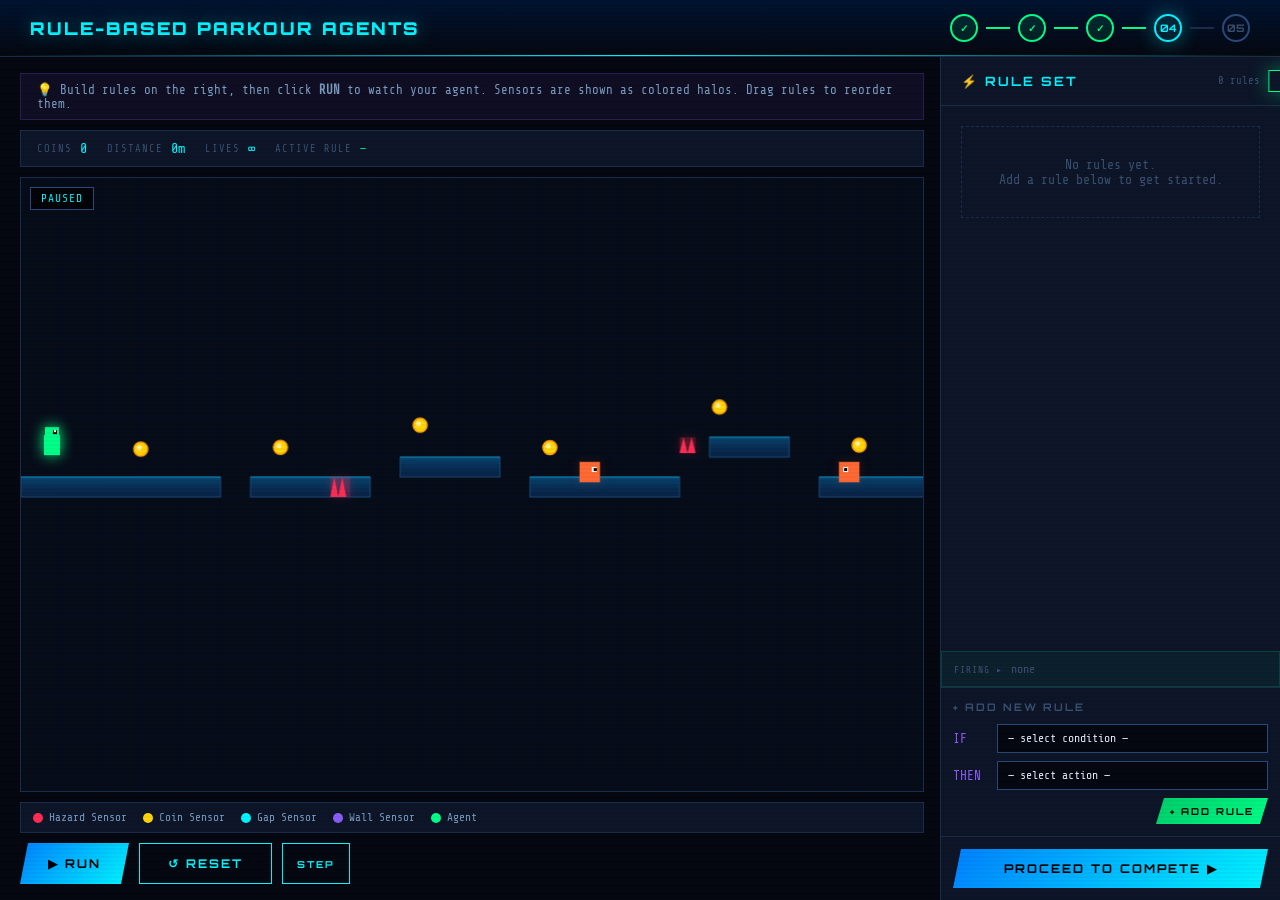
==== buildAgent.html @ 650df38a "added more dynamic nav bar creation" ====
<!DOCTYPE html>
<html lang="en">
<head>
  <meta charset="UTF-8">
  <meta name="viewport" content="width=device-width, initial-scale=1.0">
  <title>Phase 2 — Build Your Agent | Parkour Agents</title>
  <link rel="stylesheet" href="styles.css">
  <style>
    /* ── BUILD PAGE LAYOUT ── */
    body { overflow: hidden; height: 100vh; }

    .build-layout {
      display: grid;
      grid-template-columns: 1fr 340px;
      flex: 1;
      overflow: hidden;
      min-height: 0;
    }

    /* Game side */
    .game-panel {
      display: flex;
      flex-direction: column;
      padding: 16px 16px 16px 20px;
      gap: 10px;
      overflow: hidden;
      min-height: 0;
    }
    .canvas-wrapper {
      position: relative;
      flex: 1;
      min-height: 0;
    }
    #build-canvas {
      width: 100%;
      height: 100%;
      display: block;
      background: #060c18;
      border: 1px solid var(--border);
    }
    .build-controls {
      display: flex;
      gap: 10px;
      flex-shrink: 0;
    }

    @media (max-width: 800px) {
      body { overflow: auto; height: auto; }
      .build-layout { grid-template-columns: 1fr; }
    }
  </style>
</head>
<body>

  <div id="toast"></div>

  <header class="app-header" data-phase="04"></header>
  <script src="js/nav.js"></script>

  <div class="build-layout" style="flex:1; display:grid;">

    <!-- LEFT: Game canvas -->
    <div class="game-panel">
      <div class="tip-bar">💡 <span>Build rules on the right, then click <strong>RUN</strong> to watch your agent. Sensors are shown as colored halos. Drag rules to reorder them.</span></div>

      <div class="stats-bar">
        <div class="stat-item">
          <span class="stat-label">Coins</span>
          <span class="stat-val" id="build-coins">0</span>
        </div>
        <div class="stat-item">
          <span class="stat-label">Distance</span>
          <span class="stat-val" id="build-dist">0m</span>
        </div>
        <div class="stat-item">
          <span class="stat-label">Lives</span>
          <span class="stat-val">∞</span>
        </div>
        <div class="stat-item">
          <span class="stat-label">Active Rule</span>
          <span class="stat-val" id="build-active-rule-stat" style="font-size:0.7rem; color:var(--accent-green);">—</span>
        </div>
      </div>

      <div class="canvas-wrapper">
        <canvas id="build-canvas"></canvas>
        <div class="canvas-overlay-badge" id="build-status">PAUSED</div>
      </div>

      <div class="sensor-legend">
        <span class="sensor-item"><span class="sensor-dot" style="background:#ff2d55"></span>Hazard Sensor</span>
        <span class="sensor-item"><span class="sensor-dot" style="background:#ffd60a"></span>Coin Sensor</span>
        <span class="sensor-item"><span class="sensor-dot" style="background:#00f5ff"></span>Gap Sensor</span>
        <span class="sensor-item"><span class="sensor-dot" style="background:#8b5cf6"></span>Wall Sensor</span>
        <span class="sensor-item"><span class="sensor-dot" style="background:#00ff88"></span>Agent</span>
      </div>

      <div class="build-controls">
        <button class="btn btn-primary" id="build-run-btn" onclick="buildRun()">▶ RUN</button>
        <button class="btn btn-secondary" onclick="buildReset()">↺ RESET</button>
        <button class="btn btn-secondary btn-sm" onclick="buildStep()">STEP</button>
      </div>
    </div>

    <!-- RIGHT: Rule panel -->
    <div class="rule-panel">
      <div class="rule-panel-header">
        <h3>⚡ Rule Set</h3>
        <span style="font-family:'Share Tech Mono',monospace; font-size:0.65rem; color:var(--text-dim);" id="build-rule-count">0 rules</span>
      </div>

      <div class="rule-list" id="build-rule-list">
        <!-- rules rendered by JS -->
      </div>

      <div class="active-rule-display">
        <span class="label">FIRING ▸</span>
        <span id="build-firing-text" style="color:var(--text-dim)">none</span>
      </div>

      <div class="add-rule-section">
        <h4>+ Add New Rule</h4>
        <div class="rule-builder">
          <div class="rule-row">
            <span class="rule-kw">IF</span>
            <select class="rule-select" id="build-cond-select">
              <option value="">— select condition —</option>
              <option value="gap_ahead">Gap ahead</option>
              <option value="coin_nearby">Coin nearby</option>
              <option value="hazard_nearby">Hazard / enemy nearby</option>
              <option value="grounded">Grounded (on platform)</option>
              <option value="near_wall">Near a wall</option>
            </select>
          </div>
          <div class="rule-row">
            <span class="rule-kw">THEN</span>
            <select class="rule-select" id="build-action-select">
              <option value="">— select action —</option>
              <option value="jump">Jump</option>
              <option value="move_left">Move left</option>
              <option value="move_right">Move right</option>
              <option value="dash">Dash (sprint)</option>
              <option value="change_dir">Change direction</option>
            </select>
          </div>
          <button class="btn btn-green btn-sm" onclick="buildAddRule()" style="align-self:flex-end;">+ ADD RULE</button>
        </div>
      </div>

      <div class="rule-panel-footer">
        <button class="btn btn-primary" style="flex:1;" onclick="proceedToCompete()">Proceed to Compete ▶</button>
      </div>
    </div>

  </div>

  <script src="js/engine.js"></script>
  <script src="js/build.js"></script>
</body>
</html>
---- styles.css ----
/* ═══════════════════════════════════════════════
   RULE-BASED PARKOUR AGENTS — Shared Styles
   ═══════════════════════════════════════════════ */

@import url('https://fonts.googleapis.com/css2?family=Orbitron:wght@400;700;900&family=Share+Tech+Mono&family=Exo+2:wght@300;400;600&display=swap');

/* ── CSS VARIABLES ── */
:root {
  --bg-deep: #050810;
  --bg-mid: #0a0f1e;
  --bg-panel: #0d1528;
  --bg-panel2: #111a30;
  --accent-cyan: #00f5ff;
  --accent-blue: #0080ff;
  --accent-purple: #8b5cf6;
  --accent-green: #00ff88;
  --accent-orange: #ff6b35;
  --accent-red: #ff2d55;
  --accent-yellow: #ffd60a;
  --text-primary: #e8f0ff;
  --text-secondary: #7a9cc0;
  --text-dim: #3a5070;
  --border: #1a2d4a;
  --border-bright: #2a4a7a;
  --glow-cyan: 0 0 20px rgba(0,245,255,0.4);
  --glow-blue: 0 0 20px rgba(0,128,255,0.4);
  --glow-green: 0 0 20px rgba(0,255,136,0.4);
}

/* ── RESET & BASE ── */
* { margin: 0; padding: 0; box-sizing: border-box; }

html, body {
  height: 100%;
}

body {
  background: var(--bg-deep);
  color: var(--text-primary);
  font-family: 'Exo 2', sans-serif;
  min-height: 100vh;
  overflow-x: hidden;
  display: flex;
  flex-direction: column;
}

/* ── SCANLINE OVERLAY ── */
body::before {
  content: '';
  position: fixed;
  inset: 0;
  background: repeating-linear-gradient(
    0deg,
    transparent, transparent 2px,
    rgba(0,0,0,0.03) 2px, rgba(0,0,0,0.03) 4px
  );
  pointer-events: none;
  z-index: 9999;
}

/* ── HEADER ── */
.app-header {
  display: flex;
  align-items: center;
  justify-content: space-between;
  padding: 14px 30px;
  background: linear-gradient(180deg, rgba(0,20,50,0.95) 0%, transparent 100%);
  border-bottom: 1px solid var(--border);
  position: relative;
  flex-shrink: 0;
}
.app-header::after {
  content: '';
  position: absolute;
  bottom: 0; left: 0; right: 0;
  height: 1px;
  background: linear-gradient(90deg, transparent, var(--accent-cyan), transparent);
}
.logo {
  font-family: 'Orbitron', sans-serif;
  font-size: 1.1rem;
  font-weight: 900;
  color: var(--accent-cyan);
  text-shadow: var(--glow-cyan);
  letter-spacing: 2px;
  text-transform: uppercase;
  text-decoration: none;
}
.logo:hover { opacity: 0.85; }

/* ── PHASE INDICATOR ── */
.phase-indicator {
  display: flex;
  gap: 8px;
  align-items: center;
}
.phase-dot {
  width: 28px; height: 28px;
  border-radius: 50%;
  border: 2px solid var(--border-bright);
  display: flex; align-items: center; justify-content: center;
  font-family: 'Orbitron', sans-serif;
  font-size: 0.65rem;
  font-weight: 700;
  color: var(--text-dim);
  transition: all 0.4s;
  text-decoration: none;
  cursor: default;
}
.phase-dot.clickable {
  cursor: pointer;
}
.phase-dot.clickable:hover {
  border-color: var(--border-bright);
  color: var(--text-secondary);
}
.phase-dot.active {
  border-color: var(--accent-cyan);
  color: var(--accent-cyan);
  box-shadow: var(--glow-cyan);
  background: rgba(0,245,255,0.1);
}
.phase-dot.done {
  border-color: var(--accent-green);
  color: var(--accent-green);
  background: rgba(0,255,136,0.1);
}
.phase-connector {
  width: 24px; height: 2px;
  background: var(--border);
  transition: background 0.4s;
}
.phase-connector.done { background: var(--accent-green); }

/* ── BUTTONS ── */
.btn {
  font-family: 'Orbitron', sans-serif;
  font-size: 0.75rem;
  font-weight: 700;
  letter-spacing: 2px;
  text-transform: uppercase;
  padding: 12px 28px;
  border: none;
  cursor: pointer;
  position: relative;
  transition: all 0.2s;
  clip-path: polygon(8px 0%, 100% 0%, calc(100% - 8px) 100%, 0% 100%);
  text-decoration: none;
  display: inline-block;
}
.btn-primary {
  background: linear-gradient(135deg, var(--accent-blue), var(--accent-cyan));
  color: #000;
  box-shadow: var(--glow-blue);
}
.btn-primary:hover { transform: translateY(-2px); box-shadow: 0 0 30px rgba(0,128,255,0.6); }
.btn-secondary {
  background: transparent;
  color: var(--accent-cyan);
  border: 1px solid var(--accent-cyan);
  box-shadow: none;
  clip-path: none;
}
.btn-secondary:hover { background: rgba(0,245,255,0.1); }
.btn-danger {
  background: linear-gradient(135deg, #ff2d55, #ff6b35);
  color: #fff;
  clip-path: polygon(8px 0%, 100% 0%, calc(100% - 8px) 100%, 0% 100%);
}
.btn-danger:hover { transform: translateY(-2px); }
.btn-green {
  background: linear-gradient(135deg, #00cc6a, var(--accent-green));
  color: #000;
  clip-path: polygon(8px 0%, 100% 0%, calc(100% - 8px) 100%, 0% 100%);
}
.btn-green:hover { transform: translateY(-2px); box-shadow: var(--glow-green); }
.btn-sm { font-size: 0.6rem; padding: 7px 14px; }

/* ── TOAST NOTIFICATION ── */
#toast {
  position: fixed;
  top: 70px; right: 20px;
  background: var(--bg-panel);
  border: 1px solid var(--accent-green);
  box-shadow: var(--glow-green);
  padding: 10px 20px;
  font-family: 'Share Tech Mono', monospace;
  font-size: 0.78rem;
  color: var(--accent-green);
  z-index: 2000;
  transform: translateX(120%);
  transition: transform 0.3s;
  pointer-events: none;
}
#toast.show { transform: translateX(0); }

/* ── UTILITY ── */
.grid-bg {
  position: absolute;
  inset: 0;
  background-image:
    linear-gradient(rgba(0,128,255,0.04) 1px, transparent 1px),
    linear-gradient(90deg, rgba(0,128,255,0.04) 1px, transparent 1px);
  background-size: 40px 40px;
  pointer-events: none;
}

.tip-bar {
  padding: 8px 16px;
  background: rgba(139,92,246,0.08);
  border: 1px solid rgba(139,92,246,0.2);
  font-size: 0.78rem;
  color: var(--accent-purple);
  font-family: 'Share Tech Mono', monospace;
  flex-shrink: 0;
}
.tip-bar span { color: var(--text-secondary); }

/* ── RULE KEYWORDS (shared syntax colors) ── */
.kw-if  { color: var(--accent-purple); }
.kw-then { color: var(--accent-purple); }
.kw-cond { color: var(--accent-yellow); }
.kw-act  { color: var(--accent-green); }

/* ── RULE CARDS (shared between build & compete) ── */
.rule-card {
  background: var(--bg-panel2);
  border: 1px solid var(--border);
  padding: 10px 12px;
  display: flex;
  align-items: center;
  gap: 8px;
  transition: all 0.2s;
  cursor: grab;
  position: relative;
}
.rule-card:active { cursor: grabbing; }
.rule-card.active-rule {
  border-color: var(--accent-green);
  background: rgba(0,255,136,0.07);
  box-shadow: 0 0 12px rgba(0,255,136,0.2);
  animation: rule-flash 0.6s ease;
}
.rule-card.dragging { opacity: 0.5; }
.rule-number {
  font-family: 'Orbitron', sans-serif;
  font-size: 0.65rem;
  color: var(--text-dim);
  width: 18px;
  flex-shrink: 0;
}
.rule-text {
  flex: 1;
  font-family: 'Share Tech Mono', monospace;
  font-size: 0.72rem;
  line-height: 1.4;
}
.rule-delete {
  background: none;
  border: none;
  color: var(--accent-red);
  cursor: pointer;
  font-size: 0.9rem;
  padding: 2px 4px;
  opacity: 0.5;
  transition: opacity 0.2s;
  flex-shrink: 0;
}
.rule-delete:hover { opacity: 1; }
.drag-handle {
  color: var(--text-dim);
  font-size: 0.75rem;
  cursor: grab;
  flex-shrink: 0;
}

.empty-rules {
  padding: 30px 20px;
  text-align: center;
  color: var(--text-dim);
  font-size: 0.82rem;
  font-family: 'Share Tech Mono', monospace;
  border: 1px dashed var(--border);
  margin: 8px;
}

/* ── RULE SELECT DROPDOWNS ── */
.rule-select, .mini-select {
  background: var(--bg-deep);
  border: 1px solid var(--border-bright);
  color: var(--text-primary);
  font-family: 'Share Tech Mono', monospace;
  appearance: none;
  cursor: pointer;
  outline: none;
  transition: border-color 0.2s;
}
.rule-select { flex: 1; padding: 7px 10px; font-size: 0.72rem; }
.mini-select  { flex: 1; padding: 5px 8px;  font-size: 0.65rem; }
.rule-select:focus, .mini-select:focus { border-color: var(--accent-cyan); }
.rule-select option, .mini-select option { background: #0a0f1e; }

/* ── STATS BAR ── */
.stats-bar {
  display: flex;
  gap: 20px;
  padding: 10px 16px;
  background: var(--bg-panel);
  border: 1px solid var(--border);
  font-family: 'Share Tech Mono', monospace;
  font-size: 0.78rem;
  flex-shrink: 0;
}
.stat-item { display: flex; gap: 8px; align-items: center; }
.stat-label { color: var(--text-dim); text-transform: uppercase; font-size: 0.65rem; letter-spacing: 1px; }
.stat-val { color: var(--accent-cyan); font-size: 0.85rem; }

/* ── SENSOR LEGEND ── */
.sensor-legend {
  display: flex;
  gap: 16px;
  flex-wrap: wrap;
  padding: 8px 12px;
  background: var(--bg-panel);
  border: 1px solid var(--border);
  font-size: 0.7rem;
  font-family: 'Share Tech Mono', monospace;
}
.sensor-item { display: flex; align-items: center; gap: 6px; color: var(--text-secondary); }
.sensor-dot  { width: 10px; height: 10px; border-radius: 50%; }

/* ── CANVAS OVERLAY BADGE ── */
.canvas-overlay-badge {
  position: absolute;
  top: 10px; left: 10px;
  background: rgba(0,0,0,0.7);
  border: 1px solid var(--border-bright);
  padding: 4px 10px;
  font-family: 'Share Tech Mono', monospace;
  font-size: 0.7rem;
  color: var(--accent-cyan);
  letter-spacing: 1px;
}

/* ── ACTIVE RULE DISPLAY BAR ── */
.active-rule-display {
  padding: 8px 12px;
  background: rgba(0,255,136,0.05);
  border: 1px solid rgba(0,255,136,0.15);
  font-family: 'Share Tech Mono', monospace;
  font-size: 0.72rem;
  color: var(--accent-green);
  flex-shrink: 0;
  min-height: 36px;
  display: flex;
  align-items: center;
  gap: 8px;
}
.active-rule-display .label { color: var(--text-dim); font-size: 0.6rem; letter-spacing: 1px; }

/* ── RULE PANEL ── */
.rule-panel {
  background: var(--bg-panel);
  border-left: 1px solid var(--border);
  display: flex;
  flex-direction: column;
  overflow: hidden;
}
.rule-panel-header {
  padding: 16px 20px;
  border-bottom: 1px solid var(--border);
  display: flex;
  align-items: center;
  justify-content: space-between;
  flex-shrink: 0;
}
.rule-panel-header h3 {
  font-family: 'Orbitron', sans-serif;
  font-size: 0.8rem;
  font-weight: 700;
  color: var(--accent-cyan);
  letter-spacing: 2px;
  text-transform: uppercase;
}
.rule-list {
  flex: 1;
  overflow-y: auto;
  padding: 12px;
  display: flex;
  flex-direction: column;
  gap: 8px;
}
.rule-list::-webkit-scrollbar { width: 4px; }
.rule-list::-webkit-scrollbar-track { background: var(--bg-mid); }
.rule-list::-webkit-scrollbar-thumb { background: var(--border-bright); border-radius: 2px; }
.add-rule-section {
  padding: 12px;
  border-top: 1px solid var(--border);
  flex-shrink: 0;
}
.add-rule-section h4 {
  font-family: 'Orbitron', sans-serif;
  font-size: 0.65rem;
  letter-spacing: 2px;
  color: var(--text-dim);
  margin-bottom: 10px;
  text-transform: uppercase;
}
.rule-builder { display: flex; flex-direction: column; gap: 8px; }
.rule-row { display: flex; align-items: center; gap: 8px; }
.rule-kw {
  font-family: 'Share Tech Mono', monospace;
  font-size: 0.8rem;
  color: var(--accent-purple);
  flex-shrink: 0;
  width: 36px;
}
.rule-panel-footer {
  padding: 12px;
  border-top: 1px solid var(--border);
  display: flex;
  gap: 8px;
  flex-shrink: 0;
}

/* ── RESULT OVERLAY ── */
.result-overlay {
  display: none;
  position: fixed;
  inset: 0;
  background: rgba(0,0,0,0.85);
  z-index: 1000;
  align-items: center;
  justify-content: center;
}
.result-overlay.visible { display: flex; }
.result-box {
  background: var(--bg-panel);
  border: 1px solid var(--accent-cyan);
  box-shadow: var(--glow-cyan), 0 0 80px rgba(0,128,255,0.2);
  padding: 48px 60px;
  text-align: center;
  max-width: 560px;
  width: 90%;
  position: relative;
}
.result-box::before {
  content: '';
  position: absolute;
  top: 0; left: 0; right: 0;
  height: 3px;
  background: linear-gradient(90deg, var(--accent-blue), var(--accent-cyan), var(--accent-purple));
}
.result-winner {
  font-family: 'Orbitron', sans-serif;
  font-size: 0.75rem;
  letter-spacing: 4px;
  color: var(--text-dim);
  text-transform: uppercase;
  margin-bottom: 12px;
}
.result-name {
  font-family: 'Orbitron', sans-serif;
  font-size: 2.5rem;
  font-weight: 900;
  margin-bottom: 8px;
}
.result-name.win-a { color: var(--accent-cyan); text-shadow: var(--glow-cyan); }
.result-name.win-b { color: var(--accent-orange); text-shadow: 0 0 20px rgba(255,107,53,0.5); }
.result-name.win-tie { color: var(--accent-yellow); text-shadow: 0 0 20px rgba(255,214,10,0.5); }
.result-scores {
  display: flex;
  justify-content: center;
  gap: 24px;
  margin: 24px 0;
}
.result-score-col { text-align: center; }
.result-score-col .rs-label {
  font-family: 'Orbitron', sans-serif;
  font-size: 0.65rem;
  letter-spacing: 2px;
  color: var(--text-dim);
  margin-bottom: 4px;
}
.result-score-col .rs-val { font-family: 'Share Tech Mono', monospace; font-size: 1.4rem; }
.rs-val-a { color: var(--accent-cyan); }
.rs-val-b { color: var(--accent-orange); }
.result-reflection {
  background: var(--bg-deep);
  border: 1px solid var(--border);
  padding: 16px 20px;
  margin: 20px 0;
  text-align: left;
}
.result-reflection h4 {
  font-family: 'Orbitron', sans-serif;
  font-size: 0.65rem;
  letter-spacing: 2px;
  color: var(--accent-purple);
  text-transform: uppercase;
  margin-bottom: 10px;
}
.result-reflection p { color: var(--text-secondary); font-size: 0.85rem; line-height: 1.6; }
.result-btns { display: flex; gap: 12px; justify-content: center; margin-top: 24px; }

/* ── ANIMATIONS ── */
@keyframes pulse { 0%,100% { opacity:1; } 50% { opacity:0.6; } }
@keyframes rule-flash {
  0%   { box-shadow: 0 0 0 rgba(0,255,136,0); }
  50%  { box-shadow: 0 0 16px rgba(0,255,136,0.4); }
  100% { box-shadow: 0 0 0 rgba(0,255,136,0); }
}

/* ── RESPONSIVE ── */
@media (max-width: 800px) {
  .app-header { padding: 10px 16px; }
  .logo { font-size: 0.85rem; }
}
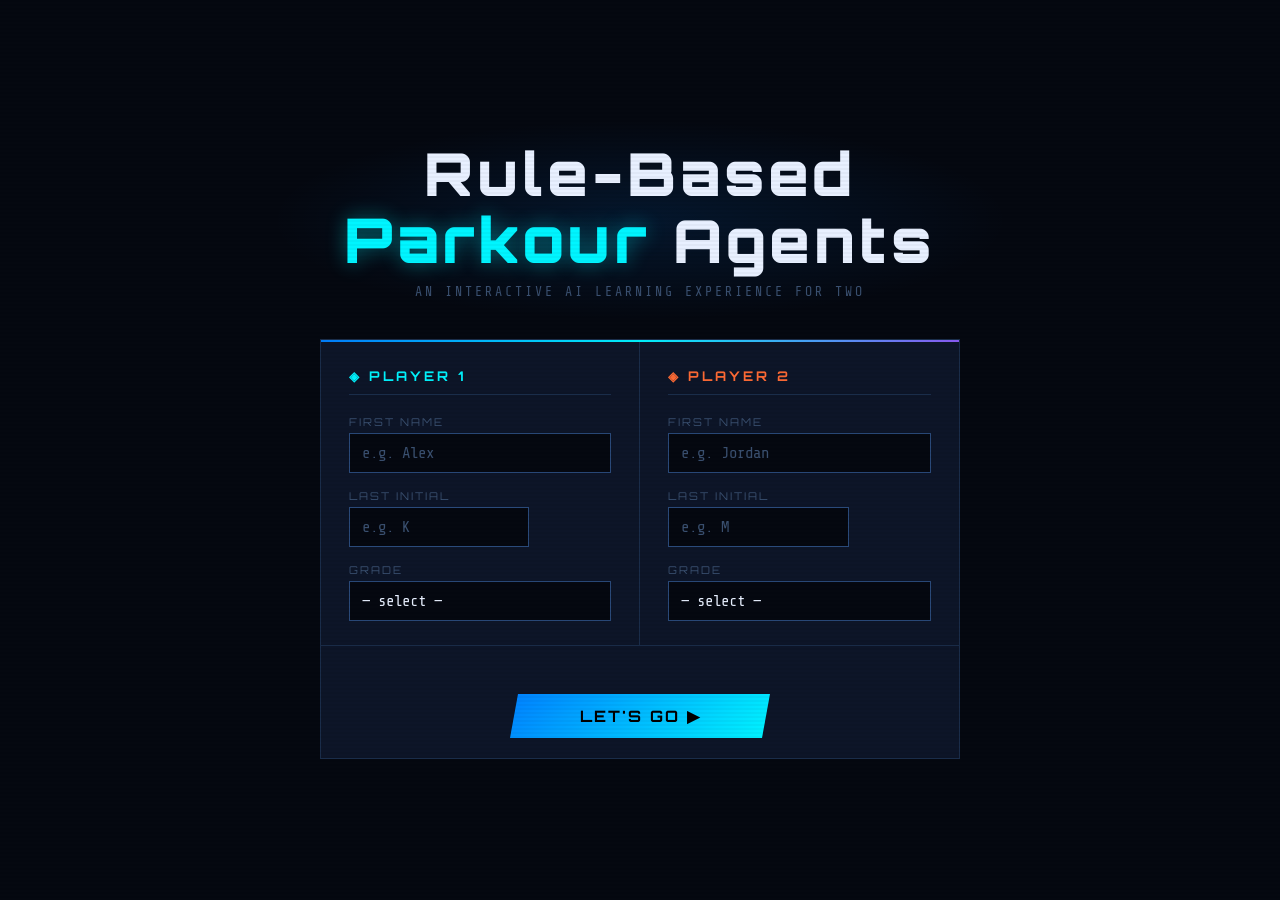
==== commit 249b7174: "reconfigured game levels for shorter version of game" ====
--- a/buildAgent.html
+++ b/buildAgent.html
@@ -54,7 +54,7 @@
 
   <div id="toast"></div>
 
-  <header class="app-header" data-phase="04"></header>
+  <header class="app-header" data-phase="03"></header>
   <script src="js/nav.js"></script>
 
   <div class="build-layout" style="flex:1; display:grid;">
--- a/styles.css
+++ b/styles.css
@@ -3,6 +3,10 @@
    ═══════════════════════════════════════════════ */
 
 @import url('https://fonts.googleapis.com/css2?family=Orbitron:wght@400;700;900&family=Share+Tech+Mono&family=Exo+2:wght@300;400;600&display=swap');
+
+* {
+  font-size: calc(100% + 2.5px);
+}
 
 /* ── CSS VARIABLES ── */
 :root {
@@ -135,7 +139,7 @@
 /* ── BUTTONS ── */
 .btn {
   font-family: 'Orbitron', sans-serif;
-  font-size: 0.75rem;
+  font-size: 0.85rem;
   font-weight: 700;
   letter-spacing: 2px;
   text-transform: uppercase;
@@ -174,7 +178,7 @@
   clip-path: polygon(8px 0%, 100% 0%, calc(100% - 8px) 100%, 0% 100%);
 }
 .btn-green:hover { transform: translateY(-2px); box-shadow: var(--glow-green); }
-.btn-sm { font-size: 0.6rem; padding: 7px 14px; }
+.btn-sm { font-size: 0.7rem; padding: 7px 14px; }
 
 /* ── TOAST NOTIFICATION ── */
 #toast {
@@ -185,7 +189,7 @@
   box-shadow: var(--glow-green);
   padding: 10px 20px;
   font-family: 'Share Tech Mono', monospace;
-  font-size: 0.78rem;
+  font-size: 0.88rem;
   color: var(--accent-green);
   z-index: 2000;
   transform: translateX(120%);
@@ -209,7 +213,7 @@
   padding: 8px 16px;
   background: rgba(139,92,246,0.08);
   border: 1px solid rgba(139,92,246,0.2);
-  font-size: 0.78rem;
+  font-size: 0.88rem;
   color: var(--accent-purple);
   font-family: 'Share Tech Mono', monospace;
   flex-shrink: 0;
@@ -244,7 +248,7 @@
 .rule-card.dragging { opacity: 0.5; }
 .rule-number {
   font-family: 'Orbitron', sans-serif;
-  font-size: 0.65rem;
+  font-size: 0.75rem;
   color: var(--text-dim);
   width: 18px;
   flex-shrink: 0;
@@ -252,7 +256,7 @@
 .rule-text {
   flex: 1;
   font-family: 'Share Tech Mono', monospace;
-  font-size: 0.72rem;
+  font-size: 0.82rem;
   line-height: 1.4;
 }
 .rule-delete {
@@ -260,7 +264,7 @@
   border: none;
   color: var(--accent-red);
   cursor: pointer;
-  font-size: 0.9rem;
+  font-size: 1.0rem;
   padding: 2px 4px;
   opacity: 0.5;
   transition: opacity 0.2s;
@@ -269,7 +273,7 @@
 .rule-delete:hover { opacity: 1; }
 .drag-handle {
   color: var(--text-dim);
-  font-size: 0.75rem;
+  font-size: 0.85rem;
   cursor: grab;
   flex-shrink: 0;
 }
@@ -278,7 +282,7 @@
   padding: 30px 20px;
   text-align: center;
   color: var(--text-dim);
-  font-size: 0.82rem;
+  font-size: 0.92rem;
   font-family: 'Share Tech Mono', monospace;
   border: 1px dashed var(--border);
   margin: 8px;
@@ -295,8 +299,8 @@
   outline: none;
   transition: border-color 0.2s;
 }
-.rule-select { flex: 1; padding: 7px 10px; font-size: 0.72rem; }
-.mini-select  { flex: 1; padding: 5px 8px;  font-size: 0.65rem; }
+.rule-select { flex: 1; padding: 7px 10px; font-size: 0.82rem; }
+.mini-select  { flex: 1; padding: 5px 8px;  font-size: 0.75rem; }
 .rule-select:focus, .mini-select:focus { border-color: var(--accent-cyan); }
 .rule-select option, .mini-select option { background: #0a0f1e; }
 
@@ -308,12 +312,12 @@
   background: var(--bg-panel);
   border: 1px solid var(--border);
   font-family: 'Share Tech Mono', monospace;
-  font-size: 0.78rem;
+  font-size: 0.88rem;
   flex-shrink: 0;
 }
 .stat-item { display: flex; gap: 8px; align-items: center; }
-.stat-label { color: var(--text-dim); text-transform: uppercase; font-size: 0.65rem; letter-spacing: 1px; }
-.stat-val { color: var(--accent-cyan); font-size: 0.85rem; }
+.stat-label { color: var(--text-dim); text-transform: uppercase; font-size: 0.75rem; letter-spacing: 1px; }
+.stat-val { color: var(--accent-cyan); font-size: 0.95rem; }
 
 /* ── SENSOR LEGEND ── */
 .sensor-legend {
@@ -323,7 +327,7 @@
   padding: 8px 12px;
   background: var(--bg-panel);
   border: 1px solid var(--border);
-  font-size: 0.7rem;
+  font-size: 0.8rem;
   font-family: 'Share Tech Mono', monospace;
 }
 .sensor-item { display: flex; align-items: center; gap: 6px; color: var(--text-secondary); }
@@ -337,7 +341,7 @@
   border: 1px solid var(--border-bright);
   padding: 4px 10px;
   font-family: 'Share Tech Mono', monospace;
-  font-size: 0.7rem;
+  font-size: 0.8rem;
   color: var(--accent-cyan);
   letter-spacing: 1px;
 }
@@ -348,7 +352,7 @@
   background: rgba(0,255,136,0.05);
   border: 1px solid rgba(0,255,136,0.15);
   font-family: 'Share Tech Mono', monospace;
-  font-size: 0.72rem;
+  font-size: 0.82rem;
   color: var(--accent-green);
   flex-shrink: 0;
   min-height: 36px;
@@ -400,7 +404,7 @@
 }
 .add-rule-section h4 {
   font-family: 'Orbitron', sans-serif;
-  font-size: 0.65rem;
+  font-size: 0.85rem;
   letter-spacing: 2px;
   color: var(--text-dim);
   margin-bottom: 10px;
@@ -410,7 +414,7 @@
 .rule-row { display: flex; align-items: center; gap: 8px; }
 .rule-kw {
   font-family: 'Share Tech Mono', monospace;
-  font-size: 0.8rem;
+  font-size: 0.9rem;
   color: var(--accent-purple);
   flex-shrink: 0;
   width: 36px;
@@ -453,7 +457,7 @@
 }
 .result-winner {
   font-family: 'Orbitron', sans-serif;
-  font-size: 0.75rem;
+  font-size: 0.85rem;
   letter-spacing: 4px;
   color: var(--text-dim);
   text-transform: uppercase;
@@ -461,7 +465,7 @@
 }
 .result-name {
   font-family: 'Orbitron', sans-serif;
-  font-size: 2.5rem;
+  font-size: 2.6rem;
   font-weight: 900;
   margin-bottom: 8px;
 }
@@ -477,12 +481,12 @@
 .result-score-col { text-align: center; }
 .result-score-col .rs-label {
   font-family: 'Orbitron', sans-serif;
-  font-size: 0.65rem;
+  font-size: 0.75rem;
   letter-spacing: 2px;
   color: var(--text-dim);
   margin-bottom: 4px;
 }
-.result-score-col .rs-val { font-family: 'Share Tech Mono', monospace; font-size: 1.4rem; }
+.result-score-col .rs-val { font-family: 'Share Tech Mono', monospace; font-size: 1.5rem; }
 .rs-val-a { color: var(--accent-cyan); }
 .rs-val-b { color: var(--accent-orange); }
 .result-reflection {
@@ -494,13 +498,13 @@
 }
 .result-reflection h4 {
   font-family: 'Orbitron', sans-serif;
-  font-size: 0.65rem;
+  font-size: 0.75rem;
   letter-spacing: 2px;
   color: var(--accent-purple);
   text-transform: uppercase;
   margin-bottom: 10px;
 }
-.result-reflection p { color: var(--text-secondary); font-size: 0.85rem; line-height: 1.6; }
+.result-reflection p { color: var(--text-secondary); font-size: 0.95rem; line-height: 1.6; }
 .result-btns { display: flex; gap: 12px; justify-content: center; margin-top: 24px; }
 
 /* ── ANIMATIONS ── */
@@ -514,5 +518,25 @@
 /* ── RESPONSIVE ── */
 @media (max-width: 800px) {
   .app-header { padding: 10px 16px; }
-  .logo { font-size: 0.85rem; }
+  .logo { font-size: 0.95rem; }
+}
+
+#adminLogoutBtn {
+  position: fixed;
+  top: 10px;
+  left: 50%;
+  transform: translateX(-50%);
+  padding: 6px 12px;
+  font-size: 10px;
+  opacity: 0.5;
+  background: #0a0f1e;
+  color: white;
+  border: none;
+  border-radius: 6px;
+  cursor: pointer;
+  z-index: 9999;
+}
+
+#adminLogoutBtn:hover {
+  opacity: 0.8;
 }
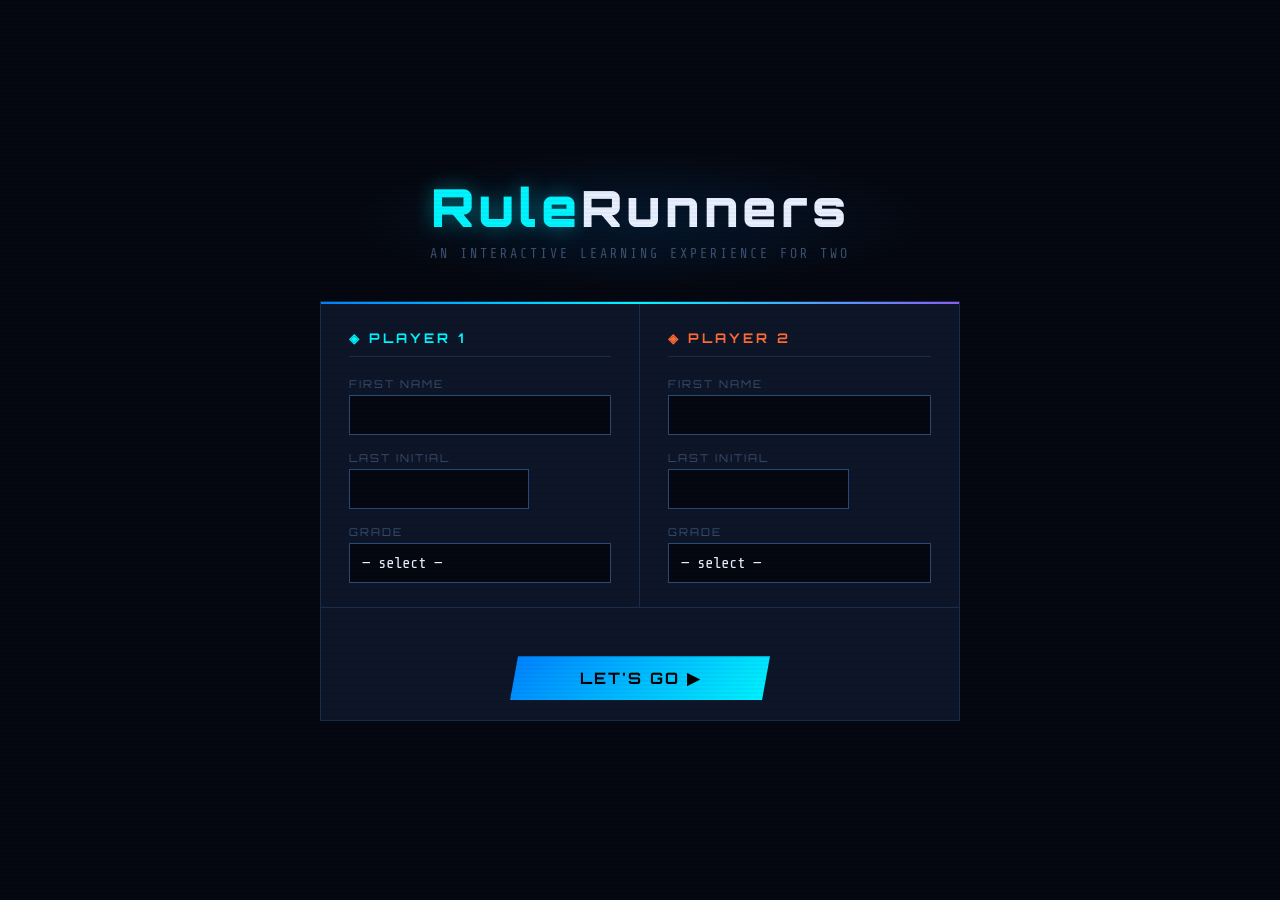
==== commit 244559ab: "adjusted demo speed in whatIsRuleBasedAI.html" ====
--- a/buildAgent.html
+++ b/buildAgent.html
@@ -54,7 +54,7 @@
 
   <div id="toast"></div>
 
-  <header class="app-header" data-phase="03"></header>
+  <header class="app-header" data-phase="04"></header>
   <script src="js/nav.js"></script>
 
   <div class="build-layout" style="flex:1; display:grid;">
